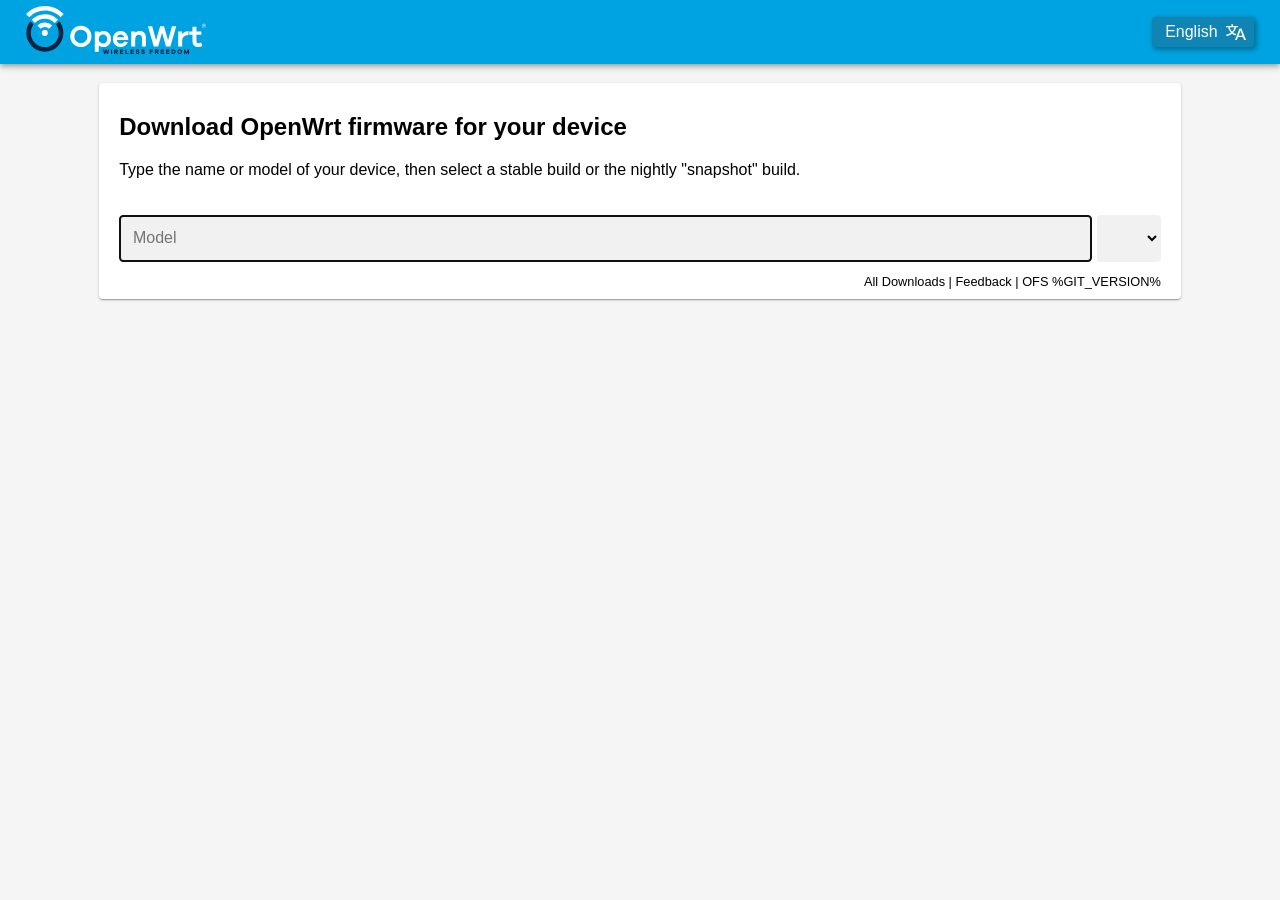
==== site/index.html @ f1583ccd "LukeWrt: worker, builder workflow, firmware selector" ====
<!DOCTYPE html>

<html lang="en">
  <head>
    <meta charset="utf-8" />
    <meta name="viewport" content="width=device-width, initial-scale=1" />
    <title>LukeWrt 在线固件定制 · OpenWrt Firmware Selector</title>
    <link rel="icon" href="favicon.ico" />
    <link rel="stylesheet" href="index.css" />
    <script src="config.js"></script>
    <script type="module" src="js/main.js"></script>
  </head>
  <body>
    <!-- header across the whole page -->
    <header>
      <div>
        <a href="https://openwrt.org">
          <img src="logo.svg" width="180" alt="Logo" />
        </a>
        <div style="flex-grow: 1"></div>
        <div>
          <select id="languages-select" aria-label="Language selection">
            <option value="ar">العربية (Arabic)</option>
            <option value="ast">Asturianu (Asturian)</option>
            <option value="bg">български (Bulgarian)</option>
            <option value="bn">বাংলা (Bengali)</option>
            <option value="ca">Català (Catalan)</option>
            <option value="cs">Čeština (Czech)</option>
            <option value="da">Dansk (Danish)</option>
            <option value="de">Deutsch (German)</option>
            <option value="el">Ελληνικά (Greek)</option>
            <option value="en">English</option>
            <option value="es">Español (Spanish)</option>
            <option value="fa">فارسی (Persian)</option>
            <option value="fi">Suomalainen (Finnish)</option>
            <option value="fil">Pilipino (Filipino)</option>
            <option value="fr">Français (French)</option>
            <option value="ga">Gaeilge (Irish)</option>
            <option value="gl">Galego (Galician)</option>
            <option value="hi">हिंदी (Hindi)</option>
            <option value="hu">Magyar (Hungarian)</option>
            <option value="id">Bahasa Indonesia (Indonesian)</option>
            <option value="it">Italiano (Italian)</option>
            <option value="ja">日本語 (Japanese)</option>
            <option value="ka">ქართული (Georgian)</option>
            <option value="ko">한국어 (Korean)</option>
            <option value="lo">Laotian (ພາສາລາວ)</option>
            <option value="lt">Lietuvių (Lithuanian)</option>
            <option value="lv">Latviešu (Latvian)</option>
            <option value="ml">മലയാളം (Malayalam)</option>
            <option value="mr">मराठी (Marathi)</option>
            <option value="no">Norsk (Norwegian)</option>
            <option value="pl">Polski (Polish)</option>
            <option value="pt">Português (Portuguese)</option>
            <option value="pt-br">
              Português do Brasil (Brazilian Portuguese)
            </option>
            <option value="ro">Română (Romanian)</option>
            <option value="ru">Русский (Russian)</option>
            <option value="sgs">Žemaitiu kalba (Samogitian)</option>
            <option value="sr_Cyrl">Српски (Serbian)</option>
            <option value="sr_Latn">Srpski (Serbian)</option>
            <option value="sk">Slovenčina (Slovak)</option>
            <option value="sv">Svenska (Swedish)</option>
            <option value="ta">தமிழ் (Tamil)</option>
            <option value="th">แบบไทย (Thai)</option>
            <option value="te">తెలుగు (Telugu)</option>
            <option value="tr">Türkçe (Turkish)</option>
            <option value="uk">Українська (Ukrainian)</option>
            <option value="vi">Tiếng Việt (Vietnamese)</option>
            <option value="zh-cn">简体中文 (Chinese Simplified)</option>
            <option value="zh-tw">繁體中文 (Chinese Traditional)</option>
          </select>
          <button id="languages-button"></button>
        </div>
      </div>
    </header>

    <div id="alert" class="hide"></div>

    <div class="container">
      <div>
        <h2 class="tr-load">Download OpenWrt Firmware for your Device</h2>
        <p class="tr-message">
          Type the name or model of your device, then select a stable build or
          the nightly "snapshot" build.
        </p>

        <!-- Model name and Build dropdown -->
        <div id="models-autocomplete" class="autocomplete">
          <input
            id="models"
            type="text"
            class="tr-model"
            placeholder="Model"
            spellcheck="false"
            autocapitalize="off"
            autofocus
          />
          <select id="versions" size="1" aria-label="Version"></select>
        </div>

        <div id="notfound" class="hide">
          <h3 class="tr-not-found">No model found!</h3>
        </div>

        <div id="images" class="hide">
          <!-- static information about the selected build -->
          <div>
            <h3 id="build-title" class="tr-version-build">About this build</h3>
            <div class="row">
              <div class="col1 tr-model">Model</div>
              <div class="col2" id="image-model"></div>
            </div>
            <div class="row">
              <div class="col1 tr-target">Target</div>
              <div class="col2" id="image-target"></div>
            </div>
            <div class="row">
              <div class="col1 tr-version">Version</div>
              <div class="col2">
                <span id="image-version"></span> (<span id="image-code"></span>)
              </div>
            </div>
            <div class="row">
              <div class="col1 tr-date">Date</div>
              <div class="col2" id="image-date"></div>
            </div>
            <div class="row">
              <div class="col1 tr-links">Links</div>
              <div class="col2">
                <a id="image-folder" href="#" aria-label="Target folder"></a>
                <a id="image-info" href="#" aria-label="Device information"></a>
                <a
                  id="image-link"
                  href="#"
                  aria-label="Direct link to selection"
                ></a>
              </div>
            </div>
            <div class="row">
              <details id="asu" class="hide" style="width: 100%">
                <summary>
                  <span class="tr-customize"
                    >Customize installed packages and/or first boot script</span
                  >
                </summary>
                <div id="asu-buildstatus" class="hide">
                  <span></span>
                  <div id="asu-log" class="hide">
                    <details>
                      <summary>
                        <code>STDERR</code>
                      </summary>
                      <pre id="asu-stderr"></pre>
                    </details>
                    <details>
                      <summary>
                        <code>STDOUT</code>
                      </summary>
                      <pre id="asu-stdout"></pre>
                    </details>
                  </div>
                </div>
                <div>
                  <h4 class="tr-packages" id="asu-packages-label">
                    Installed Packages
                  </h4>
                  <textarea
                    rows="10"
                    id="asu-packages"
                    aria-labelledby="asu-packages-label"
                    autocomplete="off"
                    spellcheck="false"
                    autocapitalize="off"
                  ></textarea>
                </div>
                <h4 class="tr-defaults" id="uci-defaults-label">
                  Script to run on first boot (uci-defaults)
                </h4>
                <div id="uci-defaults-group">
                  <textarea
                    rows="10"
                    id="uci-defaults-content"
                    aria-labelledby="uci-defaults-label"
                    autocomplete="off"
                    spellcheck="false"
                    autocapitalize="off"
                  ></textarea>
                  <span
                    id="uci-defaults-template"
                    data-link="uci-defaults/setup.sh"
                  ></span>
                </div>
                <a href="#" id="asu-request-build" class="custom-link">
                  <span></span
                  ><span class="tr-request-build">REQUEST BUILD</span>
                </a>
              </details>
            </div>
          </div>

          <div id="downloads1">
            <h3 class="tr-downloads">Download an image</h3>
            <!-- table of rows of download button and help text -->
            <table id="download-table1"></table>
          </div>

          <div id="downloads2" style="display: none">
            <h3 class="tr-downloads">Download an image</h3>
            <!-- list of downloads buttons, only one help text is displayed -->
            <div id="download-links2"></div>
            <div id="download-extras2"></div>
          </div>
        </div>

        <div id="footer">
          <span
            ><a href="https://downloads.openwrt.org" class="tr-server-link"
              >All Downloads</a
            ></span
          >
          |
          <span
            ><a
              href="https://forum.openwrt.org/t/the-openwrt-firmware-selector/81721"
              class="tr-feedback-link"
              >Feedback</a
            ></span
          >
          |
          <span
            ><a href="https://github.com/openwrt/firmware-selector-openwrt-org/"
              >OFS <span id="ofs-version">0.0.0</span></a
            ></span
          >
        </div>
      </div>
    </div>
  </body>
</html>
---- site/index.css ----
html {
  color-scheme: light dark;
}

/* adjust for mobile view */
@media (max-width: 600px), (pointer: coarse) {
  #models-autocomplete {
    /* move version selection in a new line */
    flex-direction: column !important;
  }

  #versions {
    margin-top: 0.5em !important;
  }

  .autocomplete > input {
    margin-right: 0px !important;
  }

  .row {
    padding-left: 0.2em !important;
  }

  #downloads1 {
    display: none !important;
  }

  #downloads2 {
    display: block !important;
  }
}

body {
  font-family: "Arial", sans-serif;
  padding: 0;
  margin: 0;
}

a {
  color: inherit;
}

#models-autocomplete {
  display: flex;
  padding-top: 20px;
}

.autocomplete {
  position: relative;
}

.autocomplete > input {
  border: 0.06em solid transparent;
  background-color: #f1f1f1;
  padding: 0.8em;
  flex-grow: 1;
  margin-right: 5px;
  border-radius: 0.2em;
  font-size: inherit;
}

.autocomplete-items {
  position: absolute;
  border: 0.1em solid #d4d4d4;
  border-bottom: none;
  font-size: inherit;
  border-top: none;
  z-index: 99;
  /*position the autocomplete items to be the same width as the container:*/
  top: 100%;
  left: 0;
  right: 0;
}

.autocomplete-items div {
  padding: 0.8em;
  cursor: pointer;
  border-bottom: 0.1em solid #d4d4d4;
}

header {
  font-weight: 500;
  width: 100%;
  z-index: 1100;
  box-shadow: 0em 0.125em 0.25em -0.06em rgba(0, 0, 0, 0.2),
    0em 0.25em 0.3em 0em rgba(0, 0, 0, 0.14),
    0em 0.06em 0.625em 0em rgba(0, 0, 0, 0.12);
}

h6 {
  margin: 0;
  font-size: 1.25rem;
  font-weight: 500;
  line-height: 1.6;
  letter-spacing: 0.0075em;
}

header > div {
  padding-left: 2%;
  padding-right: 2%;
  min-height: 4em;

  display: flex;
  position: relative;
  align-items: center;
}

.container {
  padding-left: 1.2em;
  padding-right: 1.2em;
  max-width: 70em;
  box-sizing: border-box;
  margin-top: 1.2em;
  margin-bottom: 1.2em;
  margin-right: auto;
  margin-left: auto;
}

.container > div {
  padding: 0.625em 20px;
  text-align: left;
  box-shadow: 0em 0.06em 0.19em 0em rgba(0, 0, 0, 0.2),
    0em 0.06em 0.06em 0em rgba(0, 0, 0, 0.14),
    0em 0.125em 0.06em -0.06em rgba(0, 0, 0, 0.12);
  border-radius: 0.25em;
  transition: box-shadow 300ms cubic-bezier(0.4, 0, 0.2, 1) 0ms;
}

#versions {
  border: 0.06em solid transparent;
  background-color: #f1f1f1;
  padding: 0.8em;
  min-width: 4em;
  border-radius: 0.25em;
  font-size: inherit;
}

#languages-select {
  opacity: 0;
  position: absolute;
  width: 8em;
  min-height: 3.5em;
}

#languages-button {
  background-image: url('data:image/svg+xml,<%3Fxml version="1.0" encoding="UTF-8"%3F><svg xmlns="http://www.w3.org/2000/svg" width="20" height="20" viewBox="0 0 20 20"><path fill="%23FFFFFF" d="M20 18h-1.44a.6.6 0 0 1-.4-.12.8.8 0 0 1-.23-.31L17 15h-5l-1 2.54a.8.8 0 0 1-.22.3.6.6 0 0 1-.4.14H9l4.55-11.47h1.89zm-3.53-4.31L14.89 9.5a12 12 0 0 1-.39-1.24q-.09.37-.19.69l-.19.56-1.58 4.19zm-6.3-1.58a13.4 13.4 0 0 1-2.91-1.41 11.46 11.46 0 0 0 2.81-5.37H12V4H7.31a4 4 0 0 0-.2-.56C6.87 2.79 6.6 2 6.6 2l-1.47.5s.4.89.6 1.5H0v1.33h2.15A11.23 11.23 0 0 0 5 10.7a17.2 17.2 0 0 1-5 2.1q.56.82.87 1.38a23.3 23.3 0 0 0 5.22-2.51 15.6 15.6 0 0 0 3.56 1.77zM3.63 5.33h4.91a8.1 8.1 0 0 1-2.45 4.45 9.1 9.1 0 0 1-2.46-4.45"/></svg>');
  background-repeat: no-repeat;
  background-position: bottom 50% right 0.5em;

  color: #fff;
  font-size: inherit;
  background-color: #1084b2;
  border-radius: 0.25em;
  box-shadow: 2px 2px 5px 1px rgba(0, 0, 0, 0.3);
  font-family: "Open Sans", sans-serif;
  padding: 0.4em 2.3em 0.4em 0.8em;
  outline: none;
  border: none;
  min-width: 6em;
}

#download-table1 td {
  padding: 1.5em;
}

#download-extras2 {
  padding-top: 1em;
}

#download-links2 td {
  display: inline;
}

#download-table1 {
  border-collapse: collapse;
}

#download-table1 tr {
  border: solid;
  border-color: lightgrey;
  border-width: 1px 0;
}

#download-table1 tr:first-child {
  border-top: none;
}

#download-table1 tr:last-child {
  border-bottom: none;
}

.help-content {
  font-size: 1rem;
  font-weight: 400;
  line-height: 1.3;
  vertical-align: middle;
  overflow-wrap: anywhere;
}

.hash-content {
  font-size: 0.8rem;
  letter-spacing: 0.1em;
  padding-top: 0.4em;
  overflow-wrap: anywhere;
}

.download-link {
  text-decoration: none;
  border-radius: 0.2em;
  padding: 0.8em;
  margin: 0.2em;
  font-size: inherit;
  cursor: pointer;
  letter-spacing: 0.05em;
  display: inline-flex;
  align-items: center;
  box-shadow: 0em 0.06em 0.3em 0em rgba(0, 0, 0, 0.2),
    0em 0.125em 0.125em 0em rgba(0, 0, 0, 0.14),
    0em 0.19em 0.06em -0.125em rgba(0, 0, 0, 0.12);
  color: #fff;
  background-color: #00a3e1;
  width: max-content;
}

.download-link :first-child {
  width: 30px;
  margin-right: 15px;
  margin-top: -0.125em;
  content: url("data:image/svg+xml,%3Csvg xmlns='http://www.w3.org/2000/svg' viewBox='0 0 24 24'%3E%3Cpath d='M19.35 10.04C18.67 6.59 15.64 4 12 4 9.11 4 6.6 5.64 5.35 8.04 2.34 8.36 0 10.91 0 14c0 3.31 2.69 6 6 6h13c2.76 0 5-2.24 5-5 0-2.64-2.05-4.78-4.65-4.96zM17 13l-5 5-5-5h3V9h4v4h3z' fill='%23fff'%3E%3C/path%3E%3Cpath d='M0 0h24v24H0z' fill='none'/%3E%3C/svg%3E");
}

.download-link:hover,
.download-link-hover {
  background-color: #038fc6;
}

#uci-defaults-template {
  position: absolute;
  right: 0.2em;
  bottom: 0.4em;
  width: 1.25em;
  content: url("data:image/svg+xml,%3Csvg xmlns='http://www.w3.org/2000/svg' height='48px' viewBox='0 96 960 960' width='48px'%3E%3Cpath d='m388 976-20-126q-19-7-40-19t-37-25l-118 54-93-164 108-79q-2-9-2.5-20.5T185 576q0-9 .5-20.5T188 535L80 456l93-164 118 54q16-13 37-25t40-18l20-127h184l20 126q19 7 40.5 18.5T669 346l118-54 93 164-108 77q2 10 2.5 21.5t.5 21.5q0 10-.5 21t-2.5 21l108 78-93 164-118-54q-16 13-36.5 25.5T592 850l-20 126H388Zm92-270q54 0 92-38t38-92q0-54-38-92t-92-38q-54 0-92 38t-38 92q0 54 38 92t92 38Zm0-60q-29 0-49.5-20.5T410 576q0-29 20.5-49.5T480 506q29 0 49.5 20.5T550 576q0 29-20.5 49.5T480 646Zm0-70Zm-44 340h88l14-112q33-8 62.5-25t53.5-41l106 46 40-72-94-69q4-17 6.5-33.5T715 576q0-17-2-33.5t-7-33.5l94-69-40-72-106 46q-23-26-52-43.5T538 348l-14-112h-88l-14 112q-34 7-63.5 24T306 414l-106-46-40 72 94 69q-4 17-6.5 33.5T245 576q0 17 2.5 33.5T254 643l-94 69 40 72 106-46q24 24 53.5 41t62.5 25l14 112Z'/%3E%3C/svg%3E");
}

#image-info {
  width: 1.25em;
  content: url("data:image/svg+xml,%3Csvg xmlns='http://www.w3.org/2000/svg' height='48px' viewBox='0 -2 24 24' width='48px' fill='%23000000'%3E%3Cpath d='M0 0h24v24H0z' fill='none'/%3E%3Cpath d='M19 19H5V5h7V3H5c-1.11 0-2 .9-2 2v14c0 1.1.89 2 2 2h14c1.1 0 2-.9 2-2v-7h-2v7zM14 3v2h3.59l-9.83 9.83 1.41 1.41L19 6.41V10h2V3h-7z'/%3E%3C/svg%3E");
}

#image-folder {
  width: 1.25em;
  content: url("data:image/svg+xml,%3Csvg xmlns='http://www.w3.org/2000/svg' height='48px' viewBox='0 -2 24 24' width='48px' fill='%23000000'%3E%3Cpath d='M0 0h24v24H0z' fill='none'/%3E%3Cpath d='M20 6h-8l-2-2H4c-1.1 0-1.99.9-1.99 2L2 18c0 1.1.9 2 2 2h16c1.1 0 2-.9 2-2V8c0-1.1-.9-2-2-2zm0 12H4V8h16v10z'/%3E%3C/svg%3E");
}

#image-link {
  width: 1.25em;
  content: url("data:image/svg+xml,%3Csvg xmlns='http://www.w3.org/2000/svg' height='24px' viewBox='0 -2 24 24' width='24px' fill='%23000000'%3E%3Cpath d='M0 0h24v24H0z' fill='none' /%3E%3Cpath d='m 6.3 17.7 c -1.2 -1.2 -1.2 -3.2 0 -4.4 L 9.10 10.5 7.8 9 4.9 12 c -2 2 -2 5 0 7 2 2 5 2 7 0 l 2.8 -2.8 -1.3 -1.3 -2.8 2.8 c -1.2 1.2 -3.2 1.2 -4.4 0 z M 10 15.5 15.5 10 14 8.5 8.5 14 Z M 12 4.9 9.18 7.8 10.5 9.1 13.4 6.3 c 1.21 -1.2 3.2 -1.2 4.4 0 1.2 1.2 1.2 3.2 0 4.4 l -2.8 2.8 1.3 1.3 2.8 -2.8 c 2 -2 2 -5 0 -7 -2 -2 -5 -2 -7 0 z' /%3E%3C/svg%3E");
}

.row {
  display: flex;
  line-height: 1.5;
  padding-left: 1.5em;
  overflow: hidden;
}

.col1 {
  display: inline-block;
  width: 6em;
}

.col1:after {
  content: ":";
}

.col2 {
  display: inline-block;
  overflow: hidden;
  text-overflow: ellipsis;
}

.col2 a {
  margin-right: 1em;
}

#image-model {
  font-weight: bold;
}

.hide {
  display: none;
}

.download-help {
  margin-top: 0.5em;
}

#help {
  margin: 20px 0;
}

#footer {
  font-size: 0.8em;
  text-align: right;
  margin-top: 1em;
}

#footer a {
  text-decoration: none;
}

#notfound h3 {
  text-align: center;
}

.custom-link {
  text-decoration: none;
  border-radius: 0.2em;
  padding: 0.8em;
  margin: 0.2em;
  font-size: inherit;
  cursor: pointer;
  letter-spacing: 0.05em;
  display: inline-flex;
  align-items: center;
  box-shadow: 0em 0.06em 0.3em 0em rgba(0, 0, 0, 0.2),
    0em 0.125em 0.125em 0em rgba(0, 0, 0, 0.14),
    0em 0.19em 0.06em -0.125em rgba(0, 0, 0, 0.12);
  color: #fff;
  background-color: #00a3e1;
  width: max-content;
}

.custom-link :first-child {
  width: 30px;
  margin-right: 15px;
  margin-top: -0.125em;
  content: url("data:image/svg+xml,%3Csvg xmlns='http://www.w3.org/2000/svg' viewBox='0 0 48 48'%3E%3Cpath d='m 19.4,44 -1,-6.3 q -0.95,-0.35 -2,-0.95 -1.05,-0.6 -1.85,-1.25 L 8.65,38.2 4,30 9.4,26.05 Q 9.3,25.6 9.275,25.025 9.25,24.45 9.25,24 9.25,23.55 9.275,22.975 9.3,22.4 9.4,21.95 L 4,18 8.65,9.8 l 5.9,2.7 q 0.8,-0.65 1.85,-1.25 1.05,-0.6 2,-0.9 L 19.4,4 h 9.2 l 1,6.3 q 0.95,0.35 2.025,0.925 Q 32.7,11.8 33.45,12.5 L 39.35,9.8 44,18 38.6,21.85 q 0.1,0.5 0.125,1.075 0.025,0.575 0.025,1.075 0,0.5 -0.025,1.05 Q 38.7,25.6 38.6,26.1 l 5.4,3.9 -4.65,8.2 -5.9,-2.7 q -0.8,0.65 -1.825,1.275 Q 30.6,37.4 29.6,37.7 l -1,6.3 z M 24,30.5 q 2.7,0 4.6,-1.9 1.9,-1.9 1.9,-4.6 0,-2.7 -1.9,-4.6 -1.9,-1.9 -4.6,-1.9 -2.7,0 -4.6,1.9 -1.9,1.9 -1.9,4.6 0,2.7 1.9,4.6 1.9,1.9 4.6,1.9 z m 0,-3 q -1.45,0 -2.475,-1.025 Q 20.5,25.45 20.5,24 20.5,22.55 21.525,21.525 22.55,20.5 24,20.5 q 1.45,0 2.475,1.025 Q 27.5,22.55 27.5,24 q 0,1.45 -1.025,2.475 Q 25.45,27.5 24,27.5 Z M 24,24 q 0,0 0,0 0,0 0,0 0,0 0,0 0,0 0,0 0,0 0,0 0,0 0,0 0,0 0,0 0,0 0,0 0,0 0,0 0,0 0,0 0,0 0,0 0,0 0,0 0,0 0,0 0,0 0,0 0,0 0,0 0,0 0,0 z m -2.2,17 h 4.4 l 0.7,-5.6 Q 28.55,35 30.025,34.15 31.5,33.3 32.7,32.1 l 5.3,2.3 2,-3.6 -4.7,-3.45 Q 35.5,26.5 35.625,25.675 35.75,24.85 35.75,24 q 0,-0.85 -0.1,-1.675 Q 35.55,21.5 35.3,20.65 L 40,17.2 38,13.6 32.7,15.9 Q 31.55,14.6 30.1,13.725 28.65,12.85 26.9,12.6 L 26.2,7 h -4.4 l -0.7,5.6 q -1.7,0.35 -3.175,1.2 -1.475,0.85 -2.625,2.1 L 10,13.6 8,17.2 12.7,20.65 Q 12.5,21.5 12.375,22.325 12.25,23.15 12.25,24 q 0,0.85 0.125,1.675 Q 12.5,26.5 12.7,27.35 L 8,30.8 l 2,3.6 5.3,-2.3 q 1.2,1.2 2.675,2.05 Q 19.45,35 21.1,35.4 Z' fill='%23fff'%3E%3C/path%3E%3Cpath d='M0 0h24v24H0z' fill='none'/%3E%3C/svg%3E");
}

.custom-link:hover,
.custom-link-hover {
  background-color: #038fc6;
}

#asu-buildstatus {
  padding: 20px;
  margin-bottom: 15px;
}

#asu-stdout,
#asu-stderr {
  overflow: scroll;
}

#asu-packages,
#uci-defaults-content,
#uci-defaults-group {
  resize: none;
  width: 100%;
  box-sizing: border-box;
}

#uci-defaults-group {
  position: relative;
}

/* light mode */
header {
  background-color: #00a3e1;
}

body {
  background-color: #f5f5f5;
  color: black;
}

#image-info,
#image-folder,
#image-link {
  /* black */
  filter: invert(0%) sepia(90%) saturate(970%) hue-rotate(149deg)
    brightness(115%) contrast(108%);
}

.container > div {
  background-color: #fff;
}

.autocomplete-items {
  background-color: #fff;
}

.autocomplete-active,
.autocomplete-items div:hover {
  background-color: #00a3e1;
  color: #fff;
}

.asu-info {
  background-color: #d1ecf1;
}

.asu-error {
  background-color: #f8d7da;
}

/* dark mode */
@media (prefers-color-scheme: dark) {
  header {
    background-color: #0080b3;
  }

  body {
    background-color: #18181b;
    color: #d0d0d0;
  }

  #image-info,
  #image-folder,
  #image-link,
  #uci-defaults-template {
    /* white */
    filter: invert(100%) sepia(9%) saturate(261%) hue-rotate(281deg)
      brightness(117%) contrast(100%);
  }

  .container > div {
    background-color: #252528;
  }

  .autocomplete-items {
    background-color: #252528;
  }

  .autocomplete-active,
  .autocomplete-items div:hover {
    background-color: #0080b3;
    color: #fff;
  }

  .asu-info {
    background-color: #1d4046;
  }

  .asu-error {
    background-color: #601b21;
  }

  .autocomplete-items div,
  .autocomplete-items,
  #download-table1 tr {
    border-color: #444;
  }

  .autocomplete > input,
  #versions {
    background-color: #313135;
    color: #d0d0d0;
  }
}

#alert {
  position: absolute;
  z-index: 1001;
  height: 2em;
  line-height: 2em;
  width: 100%;
  background-color: red;
  text-align: center;
}
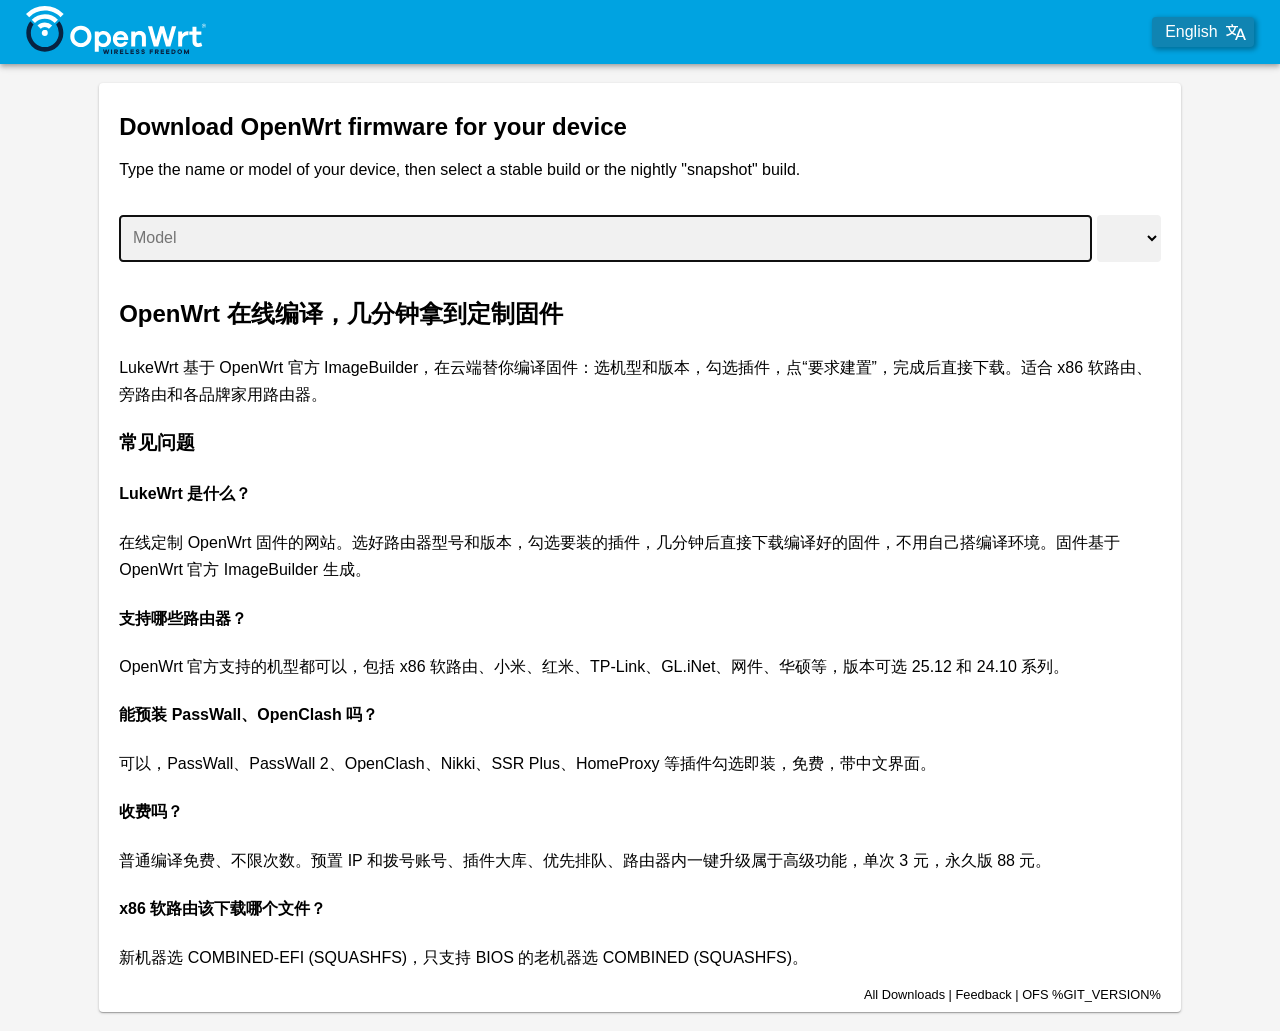
==== commit 4873c8ff: "SEO: zh-CN meta, FAQ, sitemap, robots, IndexNow key" ====
--- a/site/index.html
+++ b/site/index.html
@@ -1,13 +1,24 @@
 <!DOCTYPE html>
 
-<html lang="en">
+<html lang="zh-CN">
   <head>
     <meta charset="utf-8" />
     <meta name="viewport" content="width=device-width, initial-scale=1" />
-    <title>LukeWrt 在线固件定制 · OpenWrt Firmware Selector</title>
+    <title>LukeWrt 在线固件定制 · OpenWrt 在线编译，预装 PassWall / OpenClash</title>
+    <meta name="description" content="LukeWrt 在线编译 OpenWrt 固件：选型号、勾插件，几分钟出固件。支持 x86 软路由和各品牌路由器，可预装 PassWall、OpenClash、Nikki、SSR Plus，免费使用。" />
+    <meta name="keywords" content="OpenWrt 在线编译,OpenWrt 固件定制,软路由固件,x86 固件,PassWall 固件,OpenClash 固件,OpenWrt 24.10,OpenWrt 25.12,ImageBuilder" />
+    <link rel="canonical" href="https://fw.luke.us.eu.org/" />
+    <meta property="og:type" content="website" />
+    <meta property="og:title" content="LukeWrt 在线固件定制 · OpenWrt 在线编译" />
+    <meta property="og:description" content="选型号、勾插件，几分钟下载定制好的 OpenWrt 固件，可预装 PassWall、OpenClash。" />
+    <meta property="og:url" content="https://fw.luke.us.eu.org/" />
+    <meta property="og:locale" content="zh_CN" />
+    <script type="application/ld+json">[{"@context": "https://schema.org", "@type": "WebApplication", "name": "LukeWrt 在线固件定制", "url": "https://fw.luke.us.eu.org/", "applicationCategory": "UtilitiesApplication", "operatingSystem": "OpenWrt", "inLanguage": "zh-CN", "offers": {"@type": "Offer", "price": "0", "priceCurrency": "CNY"}}, {"@context": "https://schema.org", "@type": "FAQPage", "mainEntity": [{"@type": "Question", "name": "LukeWrt 是什么？", "acceptedAnswer": {"@type": "Answer", "text": "在线定制 OpenWrt 固件的网站。选好路由器型号和版本，勾选要装的插件，几分钟后直接下载编译好的固件，不用自己搭编译环境。固件基于 OpenWrt 官方 ImageBuilder 生成。"}}, {"@type": "Question", "name": "支持哪些路由器？", "acceptedAnswer": {"@type": "Answer", "text": "OpenWrt 官方支持的机型都可以，包括 x86 软路由、小米、红米、TP-Link、GL.iNet、网件、华硕等，版本可选 25.12 和 24.10 系列。"}}, {"@type": "Question", "name": "能预装 PassWall、OpenClash 吗？", "acceptedAnswer": {"@type": "Answer", "text": "可以，PassWall、PassWall 2、OpenClash、Nikki、SSR Plus、HomeProxy 等插件勾选即装，免费，带中文界面。"}}, {"@type": "Question", "name": "收费吗？", "acceptedAnswer": {"@type": "Answer", "text": "普通编译免费、不限次数。预置 IP 和拨号账号、插件大库、优先排队、路由器内一键升级属于高级功能，单次 3 元，永久版 88 元。"}}, {"@type": "Question", "name": "x86 软路由该下载哪个文件？", "acceptedAnswer": {"@type": "Answer", "text": "新机器选 COMBINED-EFI (SQUASHFS)，只支持 BIOS 的老机器选 COMBINED (SQUASHFS)。"}}]}]</script>
+
     <link rel="icon" href="favicon.ico" />
     <link rel="stylesheet" href="index.css" />
     <script src="config.js"></script>
+    <script src="js/qrcode.js"></script>
     <script type="module" src="js/main.js"></script>
   </head>
   <body>
@@ -214,6 +225,22 @@
           </div>
         </div>
 
+<div id="lw-about" style="margin:2em 0 1em;line-height:1.7">
+  <h2>OpenWrt 在线编译，几分钟拿到定制固件</h2>
+  <p>LukeWrt 基于 OpenWrt 官方 ImageBuilder，在云端替你编译固件：选机型和版本，勾选插件，点“要求建置”，完成后直接下载。适合 x86 软路由、旁路由和各品牌家用路由器。</p>
+  <h3>常见问题</h3>
+  <h4>LukeWrt 是什么？</h4>
+  <p>在线定制 OpenWrt 固件的网站。选好路由器型号和版本，勾选要装的插件，几分钟后直接下载编译好的固件，不用自己搭编译环境。固件基于 OpenWrt 官方 ImageBuilder 生成。</p>
+  <h4>支持哪些路由器？</h4>
+  <p>OpenWrt 官方支持的机型都可以，包括 x86 软路由、小米、红米、TP-Link、GL.iNet、网件、华硕等，版本可选 25.12 和 24.10 系列。</p>
+  <h4>能预装 PassWall、OpenClash 吗？</h4>
+  <p>可以，PassWall、PassWall 2、OpenClash、Nikki、SSR Plus、HomeProxy 等插件勾选即装，免费，带中文界面。</p>
+  <h4>收费吗？</h4>
+  <p>普通编译免费、不限次数。预置 IP 和拨号账号、插件大库、优先排队、路由器内一键升级属于高级功能，单次 3 元，永久版 88 元。</p>
+  <h4>x86 软路由该下载哪个文件？</h4>
+  <p>新机器选 COMBINED-EFI (SQUASHFS)，只支持 BIOS 的老机器选 COMBINED (SQUASHFS)。</p>
+</div>
+
         <div id="footer">
           <span
             ><a href="https://downloads.openwrt.org" class="tr-server-link"
--- a/site/index.css
+++ b/site/index.css
@@ -469,3 +469,13 @@
   background-color: red;
   text-align: center;
 }
+
+/* LukeWrt picker */
+#lukewrt-picker fieldset { border: 1px solid #ddd; border-radius: 6px; margin: 0 0 12px; padding: 6px 12px 10px; }
+#lukewrt-picker legend { font-weight: bold; padding: 0 6px; }
+#lukewrt-picker .lw-note { font-size: 0.85em; color: #666; margin: 2px 0 6px; }
+#lukewrt-picker label { display: flex; align-items: flex-start; gap: 8px; padding: 4px 0; cursor: pointer; }
+#lukewrt-picker label input { margin-top: 4px; flex: none; }
+#lukewrt-picker label small { color: #777; }
+#lukewrt-picker label.lw-off { opacity: 0.45; cursor: not-allowed; }
+@media (min-width: 700px) { #lukewrt-picker fieldset { display: grid; grid-template-columns: 1fr 1fr; column-gap: 16px; } #lukewrt-picker legend, #lukewrt-picker .lw-note { grid-column: 1 / -1; } }
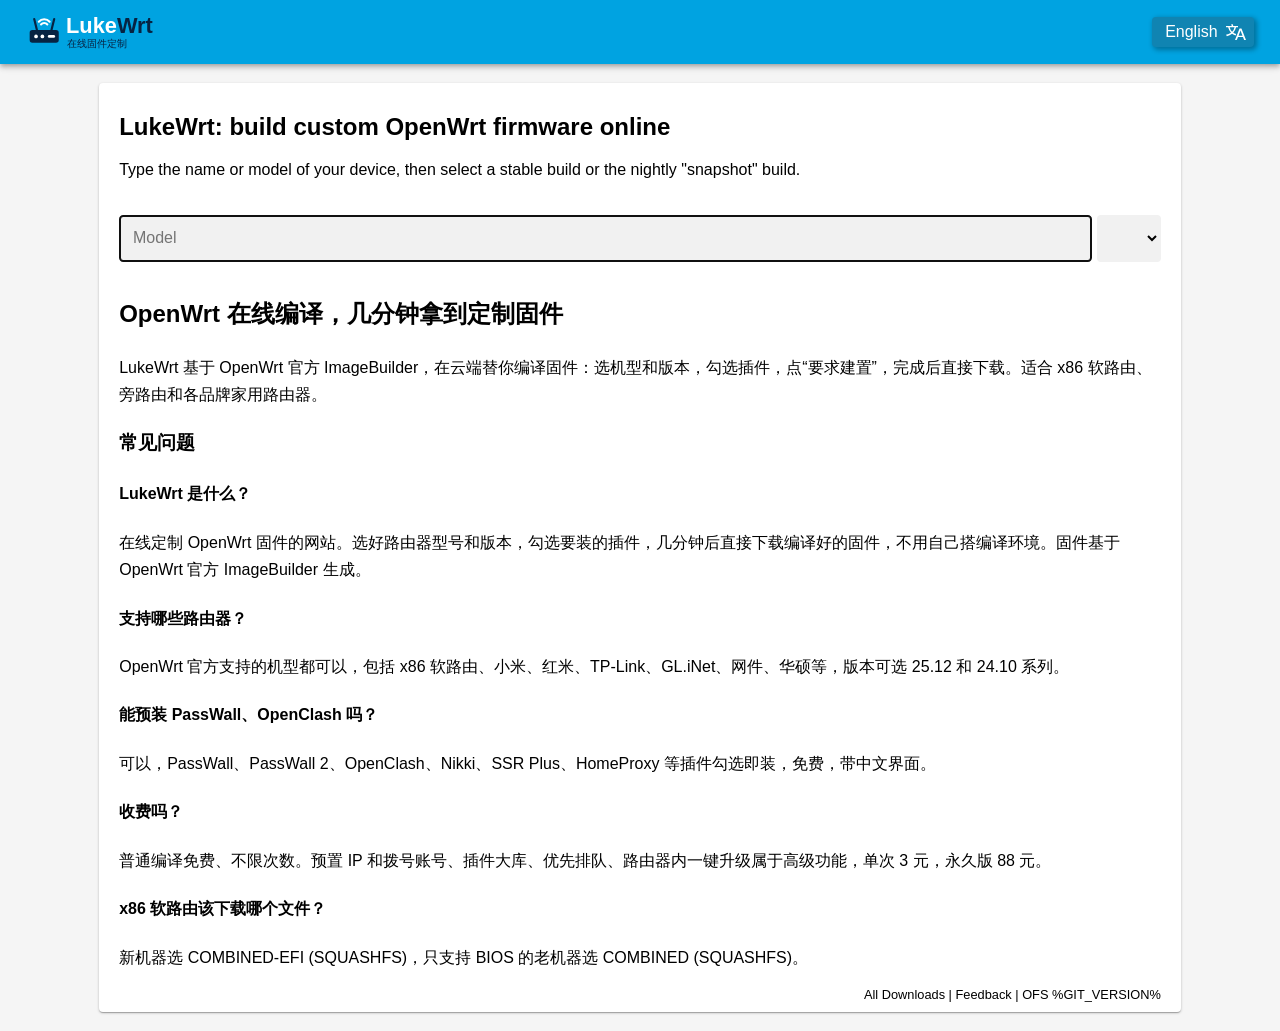
==== commit 7f26ea16: "页头换成 LukeWrt 标志，标题改为 LukeWrt" ====
--- a/site/index.html
+++ b/site/index.html
@@ -25,8 +25,8 @@
     <!-- header across the whole page -->
     <header>
       <div>
-        <a href="https://openwrt.org">
-          <img src="logo.svg" width="180" alt="Logo" />
+        <a href="/" title="LukeWrt 在线固件定制">
+          <img src="logo.svg" width="200" alt="LukeWrt" />
         </a>
         <div style="flex-grow: 1"></div>
         <div>
@@ -91,7 +91,7 @@
 
     <div class="container">
       <div>
-        <h2 class="tr-load">Download OpenWrt Firmware for your Device</h2>
+        <h2 class="tr-load">LukeWrt 在线定制 OpenWrt 固件</h2>
         <p class="tr-message">
           Type the name or model of your device, then select a stable build or
           the nightly "snapshot" build.
